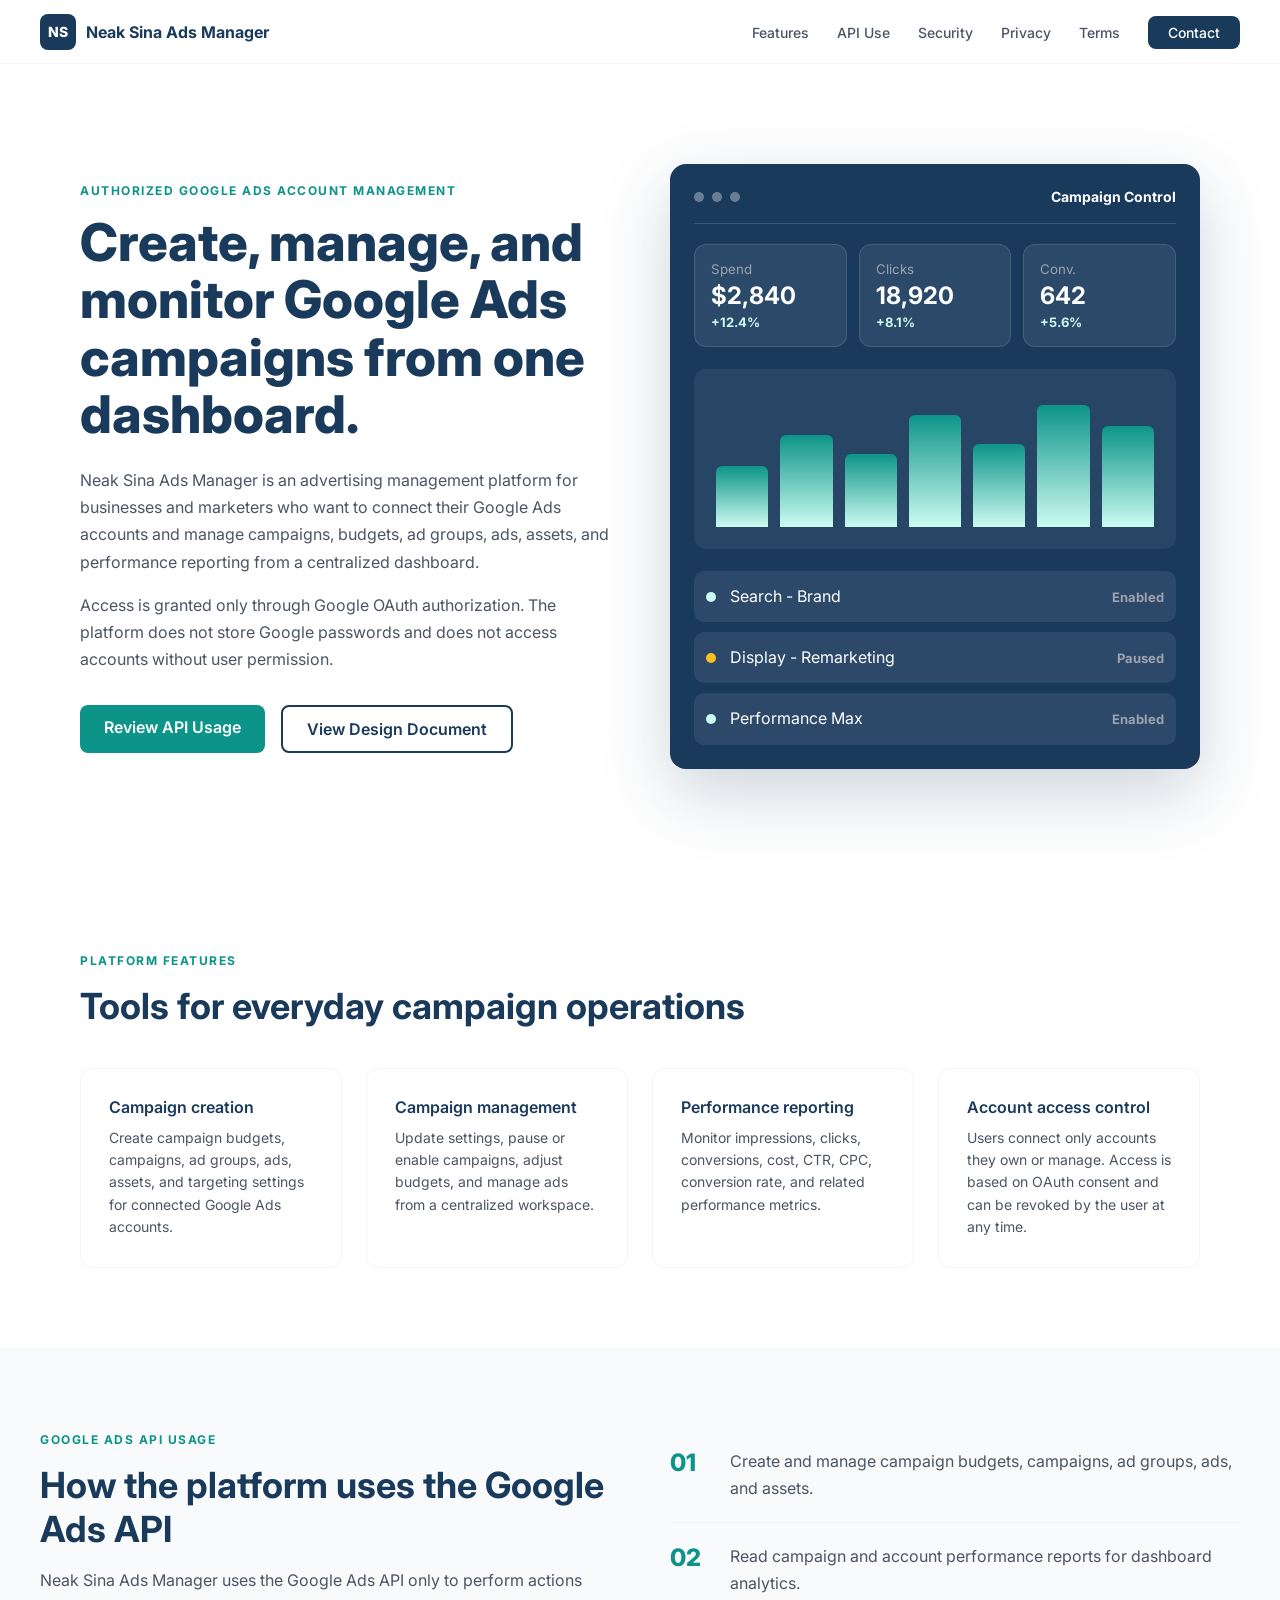
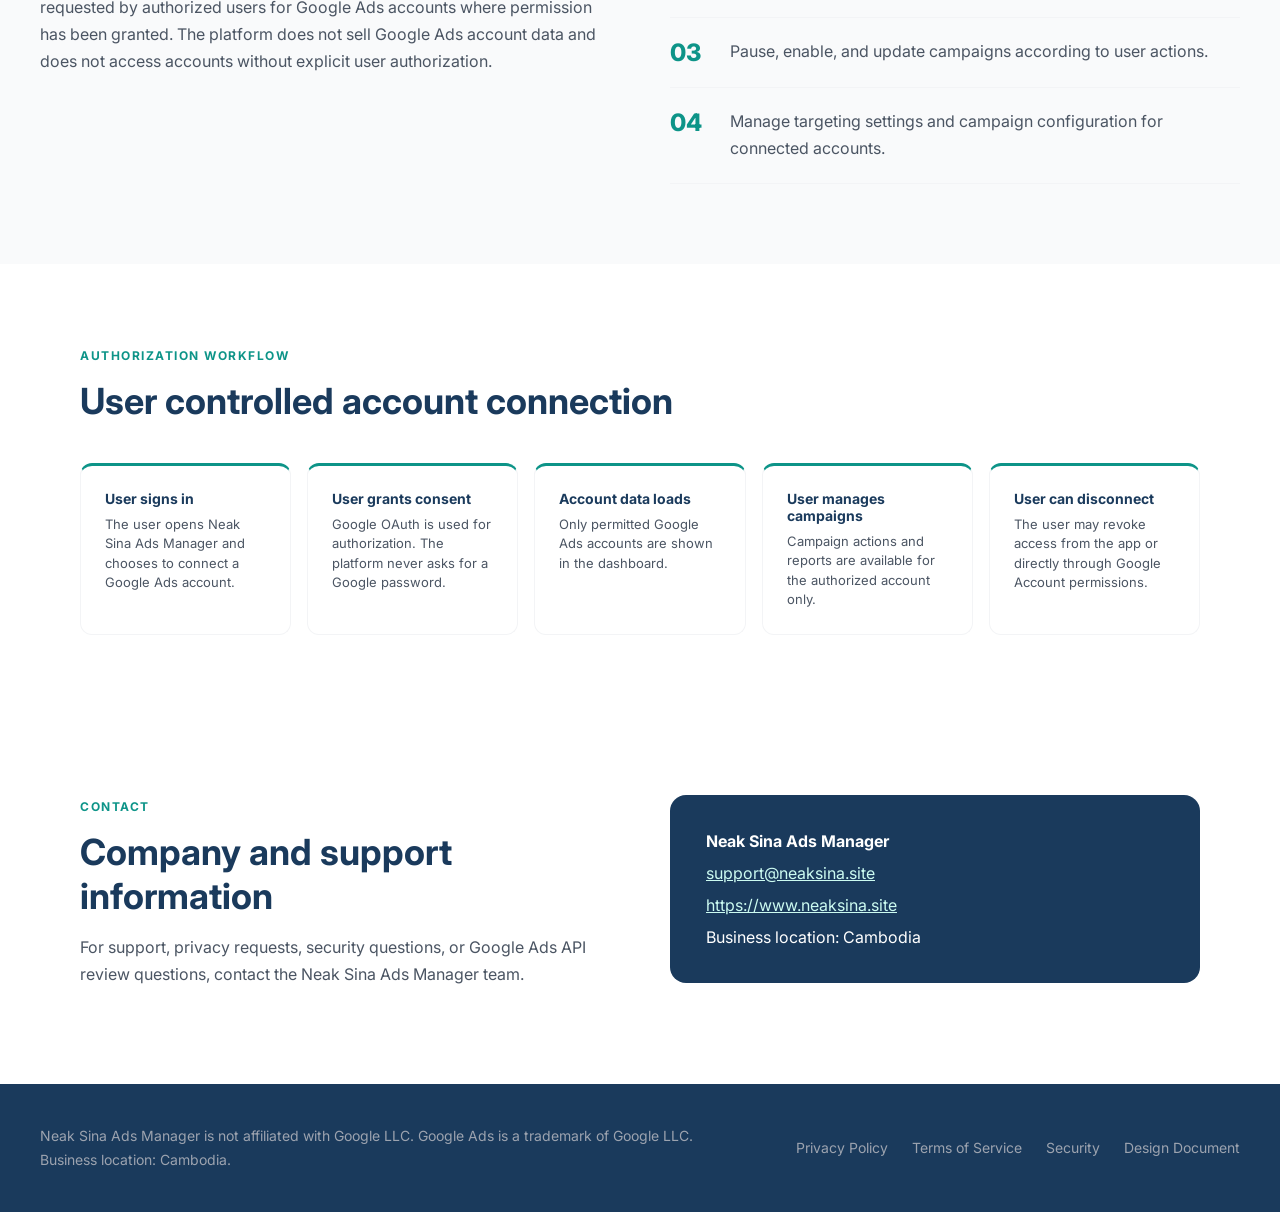
==== index.html @ b0fe6765 "Build Google Ads API compliance website" ====
<!doctype html>
<html lang="en">
<head>
  <meta charset="utf-8">
  <meta name="viewport" content="width=device-width, initial-scale=1">
  <title>Neak Sina Ads Manager — Google Ads Campaign Management</title>
  <meta name="description" content="Authorized Google Ads campaign management platform. Create, manage, and monitor campaigns for connected Google Ads accounts.">
  <meta property="og:title" content="Neak Sina Ads Manager">
  <meta property="og:description" content="Create, manage, and monitor Google Ads campaigns from one dashboard.">
  <meta property="og:url" content="https://www.neaksina.site">
  <meta property="og:type" content="website">
  <link rel="canonical" href="https://www.neaksina.site">
  <link rel="stylesheet" href="css/style.css">
</head>
<body>
  <nav>
    <a class="logo" href="index.html" aria-label="Neak Sina Ads Manager home"><span class="logo-badge">NS</span><span>Neak Sina Ads Manager</span></a>
    <button class="hamburger" id="hamburger" aria-label="Toggle navigation" aria-expanded="false"><span></span><span></span><span></span></button>
    <ul class="nav-links" id="nav-links">
      <li><a href="#features">Features</a></li>
      <li><a href="api-use.html">API Use</a></li>
      <li><a href="security.html">Security</a></li>
      <li><a href="privacy.html">Privacy</a></li>
      <li><a href="terms.html">Terms</a></li>
      <li><a class="btn-contact" href="#contact">Contact</a></li>
    </ul>
  </nav>

  <main>
    <section class="hero">
      <div>
        <span class="badge">Authorized Google Ads Account Management</span>
        <h1>Create, manage, and monitor Google Ads campaigns from one dashboard.</h1>
        <p>Neak Sina Ads Manager is an advertising management platform for businesses and marketers who want to connect their Google Ads accounts and manage campaigns, budgets, ad groups, ads, assets, and performance reporting from a centralized dashboard.</p>
        <p>Access is granted only through Google OAuth authorization. The platform does not store Google passwords and does not access accounts without user permission.</p>
        <div class="hero-buttons">
          <a class="btn-primary" href="api-use.html">Review API Usage</a>
          <a class="btn-secondary" href="/design-document.pdf" target="_blank" rel="noopener">View Design Document</a>
        </div>
      </div>
      <div class="hero-visual" aria-label="Campaign Control dashboard preview">
        <div class="dashboard-card">
          <div class="dashboard-header">
            <span></span><span></span><span></span>
            <strong>Campaign Control</strong>
          </div>
          <div class="metric-grid">
            <div><small>Spend</small><b>$2,840</b><em>+12.4%</em></div>
            <div><small>Clicks</small><b>18,920</b><em>+8.1%</em></div>
            <div><small>Conv.</small><b>642</b><em>+5.6%</em></div>
          </div>
          <div class="bar-chart"><i style="height:45%"></i><i style="height:68%"></i><i style="height:54%"></i><i style="height:82%"></i><i style="height:61%"></i><i style="height:90%"></i><i style="height:74%"></i></div>
          <div class="campaign-list">
            <div><span class="dot enabled"></span><p>Search - Brand</p><strong>Enabled</strong></div>
            <div><span class="dot paused"></span><p>Display - Remarketing</p><strong>Paused</strong></div>
            <div><span class="dot enabled"></span><p>Performance Max</p><strong>Enabled</strong></div>
          </div>
        </div>
      </div>
    </section>

    <section id="features">
      <span class="badge">Platform Features</span>
      <h2>Tools for everyday campaign operations</h2>
      <div class="cards-grid">
        <article class="card"><h3>Campaign creation</h3><p>Create campaign budgets, campaigns, ad groups, ads, assets, and targeting settings for connected Google Ads accounts.</p></article>
        <article class="card"><h3>Campaign management</h3><p>Update settings, pause or enable campaigns, adjust budgets, and manage ads from a centralized workspace.</p></article>
        <article class="card"><h3>Performance reporting</h3><p>Monitor impressions, clicks, conversions, cost, CTR, CPC, conversion rate, and related performance metrics.</p></article>
        <article class="card"><h3>Account access control</h3><p>Users connect only accounts they own or manage. Access is based on OAuth consent and can be revoked by the user at any time.</p></article>
      </div>
    </section>

    <section id="api-use" class="section-band">
      <div class="api-grid">
        <div>
          <span class="badge">Google Ads API Usage</span>
          <h2>How the platform uses the Google Ads API</h2>
          <p>Neak Sina Ads Manager uses the Google Ads API only to perform actions requested by authorized users for Google Ads accounts where permission has been granted. The platform does not sell Google Ads account data and does not access accounts without explicit user authorization.</p>
        </div>
        <div>
          <div class="numbered-item"><span class="num">01</span><p>Create and manage campaign budgets, campaigns, ad groups, ads, and assets.</p></div>
          <div class="numbered-item"><span class="num">02</span><p>Read campaign and account performance reports for dashboard analytics.</p></div>
          <div class="numbered-item"><span class="num">03</span><p>Pause, enable, and update campaigns according to user actions.</p></div>
          <div class="numbered-item"><span class="num">04</span><p>Manage targeting settings and campaign configuration for connected accounts.</p></div>
        </div>
      </div>
    </section>

    <section>
      <span class="badge">Authorization Workflow</span>
      <h2>User controlled account connection</h2>
      <div class="steps-row">
        <article class="step-card"><h4>User signs in</h4><p>The user opens Neak Sina Ads Manager and chooses to connect a Google Ads account.</p></article>
        <article class="step-card"><h4>User grants consent</h4><p>Google OAuth is used for authorization. The platform never asks for a Google password.</p></article>
        <article class="step-card"><h4>Account data loads</h4><p>Only permitted Google Ads accounts are shown in the dashboard.</p></article>
        <article class="step-card"><h4>User manages campaigns</h4><p>Campaign actions and reports are available for the authorized account only.</p></article>
        <article class="step-card"><h4>User can disconnect</h4><p>The user may revoke access from the app or directly through Google Account permissions.</p></article>
      </div>
    </section>

    <section id="contact">
      <div class="contact-grid">
        <div>
          <span class="badge">Contact</span>
          <h2>Company and support information</h2>
          <p>For support, privacy requests, security questions, or Google Ads API review questions, contact the Neak Sina Ads Manager team.</p>
        </div>
        <address class="contact-card">
          <strong>Neak Sina Ads Manager</strong>
          <a href="mailto:support@neaksina.site">support@neaksina.site</a>
          <a href="https://www.neaksina.site">https://www.neaksina.site</a>
          <span>Business location: Cambodia</span>
        </address>
      </div>
    </section>
  </main>

  <footer>
    <p>Neak Sina Ads Manager is not affiliated with Google LLC. Google Ads is a trademark of Google LLC. Business location: Cambodia.</p>
    <div class="footer-links">
      <a href="/privacy.html">Privacy Policy</a>
      <a href="/terms.html">Terms of Service</a>
      <a href="/security.html">Security</a>
      <a href="/design-document.pdf" target="_blank" rel="noopener">Design Document</a>
    </div>
  </footer>
  <script src="js/main.js"></script>
</body>
</html>
---- css/style.css ----
@import url('https://fonts.googleapis.com/css2?family=Inter:wght@400;500;600;700;800&display=swap');

:root {
  --navy: #1A3A5C;
  --teal: #0D9488;
  --teal-light: #CCFBF1;
  --white: #FFFFFF;
  --gray-50: #F9FAFB;
  --gray-100: #F3F4F6;
  --gray-400: #9CA3AF;
  --gray-600: #4B5563;
  --gray-900: #111827;
  --font: 'Inter', sans-serif;
}

* { box-sizing: border-box; margin: 0; padding: 0; }
html { scroll-behavior: smooth; }
body { font-family: var(--font); color: var(--gray-900); background: var(--white); }
a { color: inherit; }

nav {
  position: sticky; top: 0; z-index: 100;
  background: var(--white); border-bottom: 1px solid var(--gray-100);
  padding: 0 40px; min-height: 64px;
  display: flex; align-items: center; justify-content: space-between; gap: 24px;
}
.logo { display: flex; align-items: center; gap: 10px; font-weight: 700; color: var(--navy); text-decoration: none; }
.logo-badge { background: var(--navy); color: var(--white); width: 36px; height: 36px; border-radius: 8px; display: flex; align-items: center; justify-content: center; font-weight: 800; font-size: 14px; }
.nav-links { display: flex; align-items: center; gap: 28px; list-style: none; }
.nav-links a { color: var(--gray-600); text-decoration: none; font-size: 14px; font-weight: 500; }
.nav-links a:hover { color: var(--navy); }
.btn-contact { background: var(--navy); color: var(--white) !important; padding: 8px 20px; border-radius: 8px; font-size: 14px; font-weight: 600; text-decoration: none; }
.btn-contact:hover { background: var(--teal); }
.hamburger { display: none; width: 42px; height: 42px; border: 1px solid var(--gray-100); border-radius: 8px; background: var(--white); align-items: center; justify-content: center; flex-direction: column; gap: 5px; cursor: pointer; }
.hamburger span { width: 20px; height: 2px; background: var(--navy); display: block; }

section { padding: 80px 40px; max-width: 1200px; margin: 0 auto; }
.section-band { max-width: none; background: var(--gray-50); }
.section-band > .api-grid { max-width: 1200px; margin: 0 auto; }
.badge { display: inline-block; color: var(--teal); font-size: 12px; font-weight: 700; letter-spacing: 1.5px; text-transform: uppercase; margin-bottom: 16px; }
h1 { font-size: 52px; font-weight: 800; color: var(--navy); line-height: 1.1; margin-bottom: 24px; letter-spacing: 0; }
h2 { font-size: 36px; font-weight: 700; color: var(--navy); margin-bottom: 16px; letter-spacing: 0; }
h3 { font-size: 22px; font-weight: 600; color: var(--navy); margin-bottom: 12px; letter-spacing: 0; }
p { font-size: 16px; line-height: 1.7; color: var(--gray-600); margin-bottom: 16px; }

.hero { display: grid; grid-template-columns: 1fr 1fr; gap: 60px; align-items: center; padding: 100px 40px; max-width: 1200px; margin: 0 auto; }
.hero-buttons { display: flex; gap: 16px; margin-top: 32px; flex-wrap: wrap; }
.btn-primary { background: var(--teal); color: var(--white); padding: 12px 24px; border-radius: 8px; font-weight: 600; text-decoration: none; }
.btn-secondary { background: transparent; color: var(--navy); padding: 12px 24px; border-radius: 8px; font-weight: 600; text-decoration: none; border: 2px solid var(--navy); }

.dashboard-card { background: var(--navy); color: var(--white); border-radius: 16px; padding: 24px; box-shadow: 0 24px 70px rgba(26, 58, 92, .22); }
.dashboard-header { display: flex; align-items: center; gap: 8px; padding-bottom: 18px; border-bottom: 1px solid rgba(255,255,255,.16); }
.dashboard-header span { width: 10px; height: 10px; border-radius: 50%; background: rgba(255,255,255,.35); }
.dashboard-header strong { margin-left: auto; font-size: 14px; }
.metric-grid { display: grid; grid-template-columns: repeat(3, 1fr); gap: 12px; margin-top: 20px; }
.metric-grid div { background: rgba(255,255,255,.08); border: 1px solid rgba(255,255,255,.12); border-radius: 12px; padding: 16px; }
.metric-grid small, .metric-grid b, .metric-grid em { display: block; }
.metric-grid small { color: var(--gray-400); }
.metric-grid b { font-size: 24px; margin: 4px 0; }
.metric-grid em { color: var(--teal-light); font-style: normal; font-size: 13px; font-weight: 700; }
.bar-chart { height: 180px; margin: 22px 0; padding: 22px; border-radius: 12px; background: rgba(255,255,255,.06); display: flex; gap: 12px; align-items: end; }
.bar-chart i { flex: 1; min-width: 16px; border-radius: 6px 6px 0 0; background: linear-gradient(180deg, var(--teal), var(--teal-light)); }
.campaign-list { display: grid; gap: 10px; }
.campaign-list div { display: grid; grid-template-columns: 14px 1fr auto; align-items: center; gap: 10px; padding: 12px; border-radius: 10px; background: rgba(255,255,255,.08); }
.campaign-list p { color: var(--white); margin: 0; }
.campaign-list strong { color: var(--gray-400); font-size: 13px; }
.dot { width: 10px; height: 10px; border-radius: 50%; }
.dot.enabled { background: var(--teal-light); }
.dot.paused { background: #FBBF24; }

.cards-grid { display: grid; grid-template-columns: repeat(4, 1fr); gap: 24px; margin-top: 40px; }
.card { background: var(--white); border: 1px solid var(--gray-100); border-radius: 12px; padding: 28px; }
.card h3 { font-size: 16px; font-weight: 600; margin-bottom: 10px; }
.card p { font-size: 14px; color: var(--gray-600); line-height: 1.6; margin: 0; }

.api-grid { display: grid; grid-template-columns: 1fr 1fr; gap: 60px; }
.numbered-item { display: flex; gap: 20px; padding: 20px 0; border-bottom: 1px solid var(--gray-100); }
.numbered-item p { margin: 0; }
.num { font-size: 24px; font-weight: 800; color: var(--teal); min-width: 40px; }

.steps-row { display: grid; grid-template-columns: repeat(5, 1fr); gap: 16px; margin-top: 40px; }
.step-card { background: var(--white); border: 1px solid var(--gray-100); border-radius: 12px; padding: 24px; border-top: 3px solid var(--teal); }
.step-card h4 { font-size: 14px; font-weight: 700; color: var(--navy); margin-bottom: 8px; }
.step-card p { font-size: 13px; color: var(--gray-600); line-height: 1.5; margin: 0; }

.contact-grid { display: grid; grid-template-columns: 1fr 1fr; gap: 60px; align-items: start; }
.contact-card { background: var(--navy); color: var(--white); border-radius: 16px; padding: 36px; display: grid; gap: 12px; font-style: normal; }
.contact-card a { color: var(--teal-light); }
.contact-card span, .contact-card strong { color: var(--white); }

footer { background: var(--navy); color: var(--gray-400); padding: 40px; display: flex; justify-content: space-between; align-items: center; flex-wrap: wrap; gap: 20px; }
footer p { color: var(--gray-400); margin: 0; max-width: 680px; font-size: 14px; }
.footer-links { display: flex; gap: 24px; flex-wrap: wrap; }
.footer-links a { color: var(--gray-400); text-decoration: none; font-size: 14px; }
.footer-links a:hover { color: var(--white); }

.page-content { max-width: 800px; margin: 0 auto; padding: 60px 40px; }
.page-content h1 { font-size: 40px; margin-bottom: 8px; }
.page-content .date { color: var(--gray-400); font-size: 14px; margin-bottom: 48px; font-weight: 600; }
.page-content h2 { font-size: 22px; color: var(--navy); margin: 40px 0 12px; padding-bottom: 8px; border-bottom: 1px solid var(--gray-100); }
.page-content p { margin-bottom: 16px; }
.page-content ul { margin: 12px 0 16px 24px; }
.page-content li { font-size: 15px; color: var(--gray-600); line-height: 1.7; margin-bottom: 6px; }
.page-content a { color: var(--teal); font-weight: 600; }

@media (max-width: 900px) {
  .hero { grid-template-columns: 1fr; }
  .hero-visual { display: none; }
  .cards-grid { grid-template-columns: 1fr 1fr; }
  .api-grid { grid-template-columns: 1fr; }
  .steps-row { grid-template-columns: repeat(5, minmax(210px, 1fr)); overflow-x: auto; padding-bottom: 8px; }
  .contact-grid { grid-template-columns: 1fr; }
}

@media (max-width: 768px) {
  nav { padding: 0 20px; }
  .hamburger { display: flex; }
  .nav-links { display: none; }
  .nav-links.open { display: flex; flex-direction: column; align-items: flex-start; position: absolute; top: 64px; left: 0; right: 0; background: var(--white); padding: 20px; border-bottom: 1px solid var(--gray-100); box-shadow: 0 18px 40px rgba(17,24,39,.08); }
  h1 { font-size: 36px; }
  h2 { font-size: 28px; }
  section { padding: 60px 20px; }
  .hero { padding: 70px 20px; }
  .cards-grid { grid-template-columns: 1fr; }
  footer { flex-direction: column; text-align: center; }
  .footer-links { justify-content: center; }
  .logo span:last-child { max-width: 190px; }
}
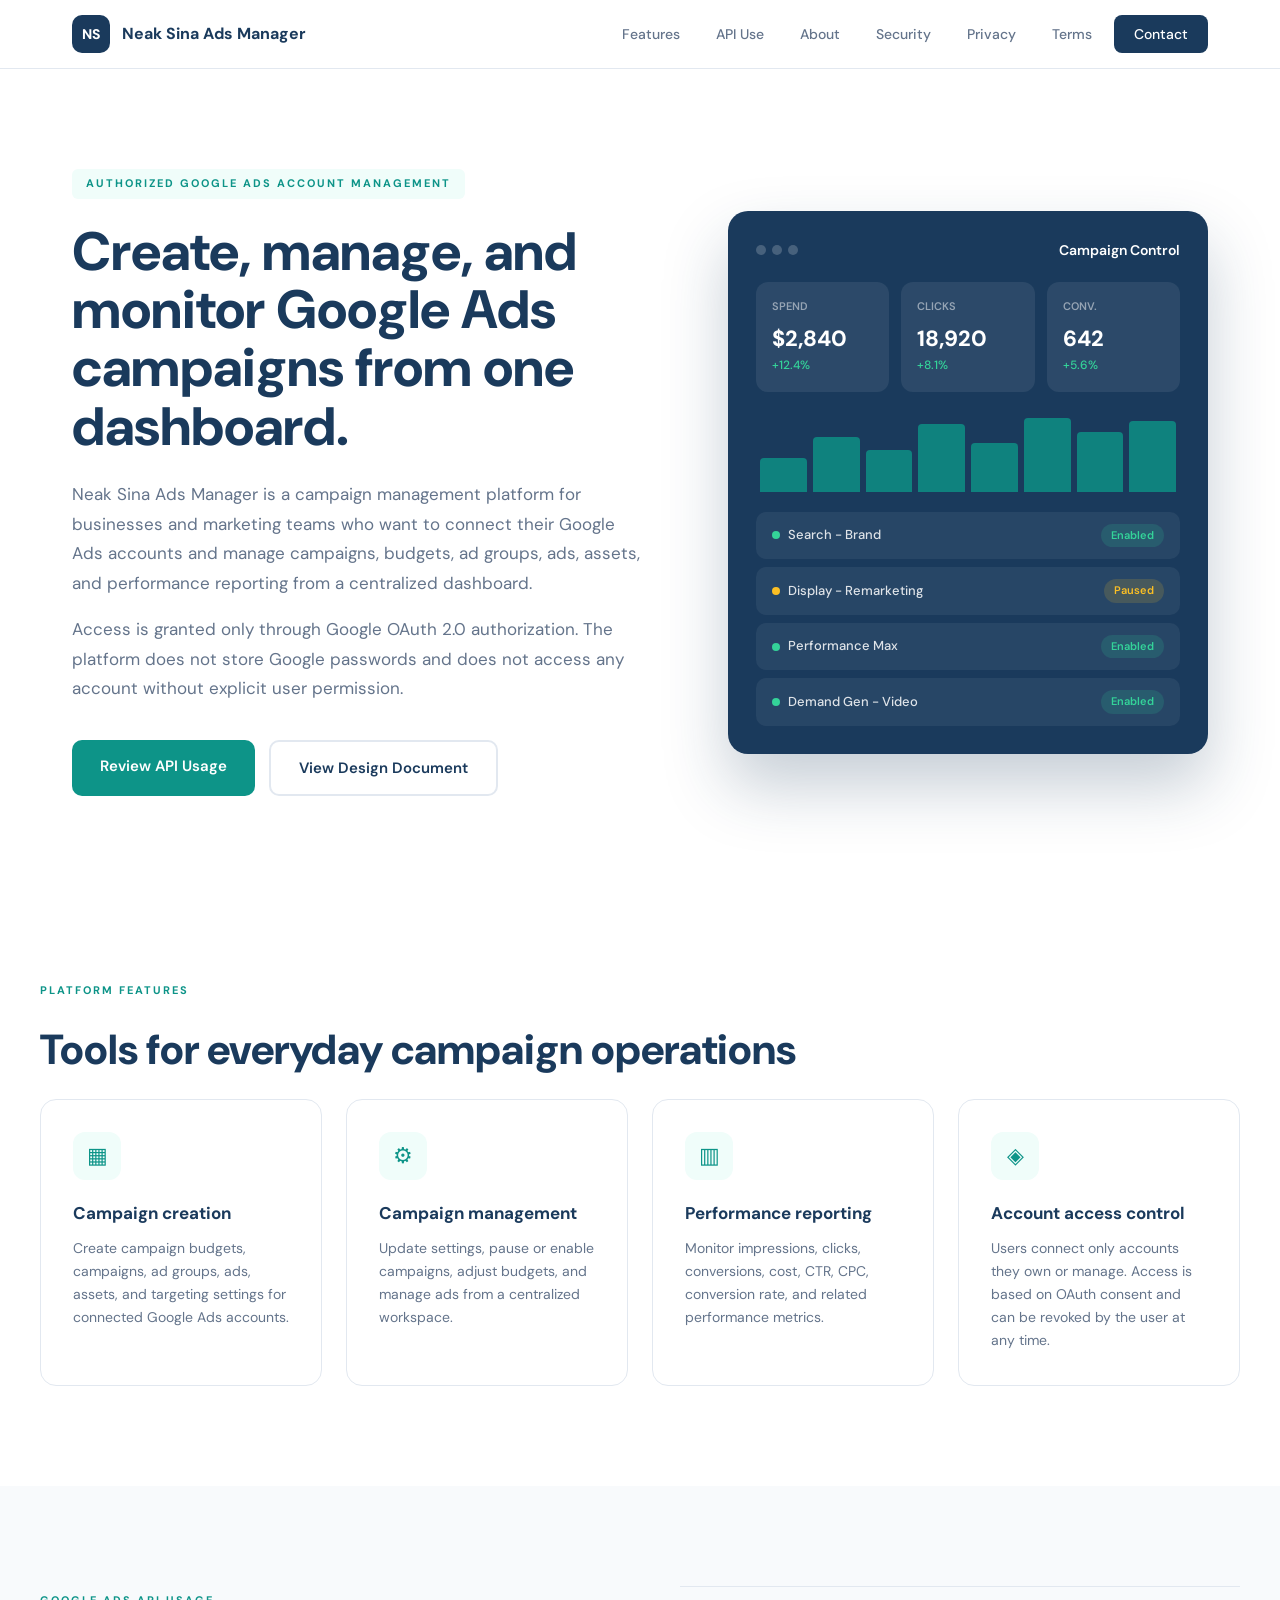
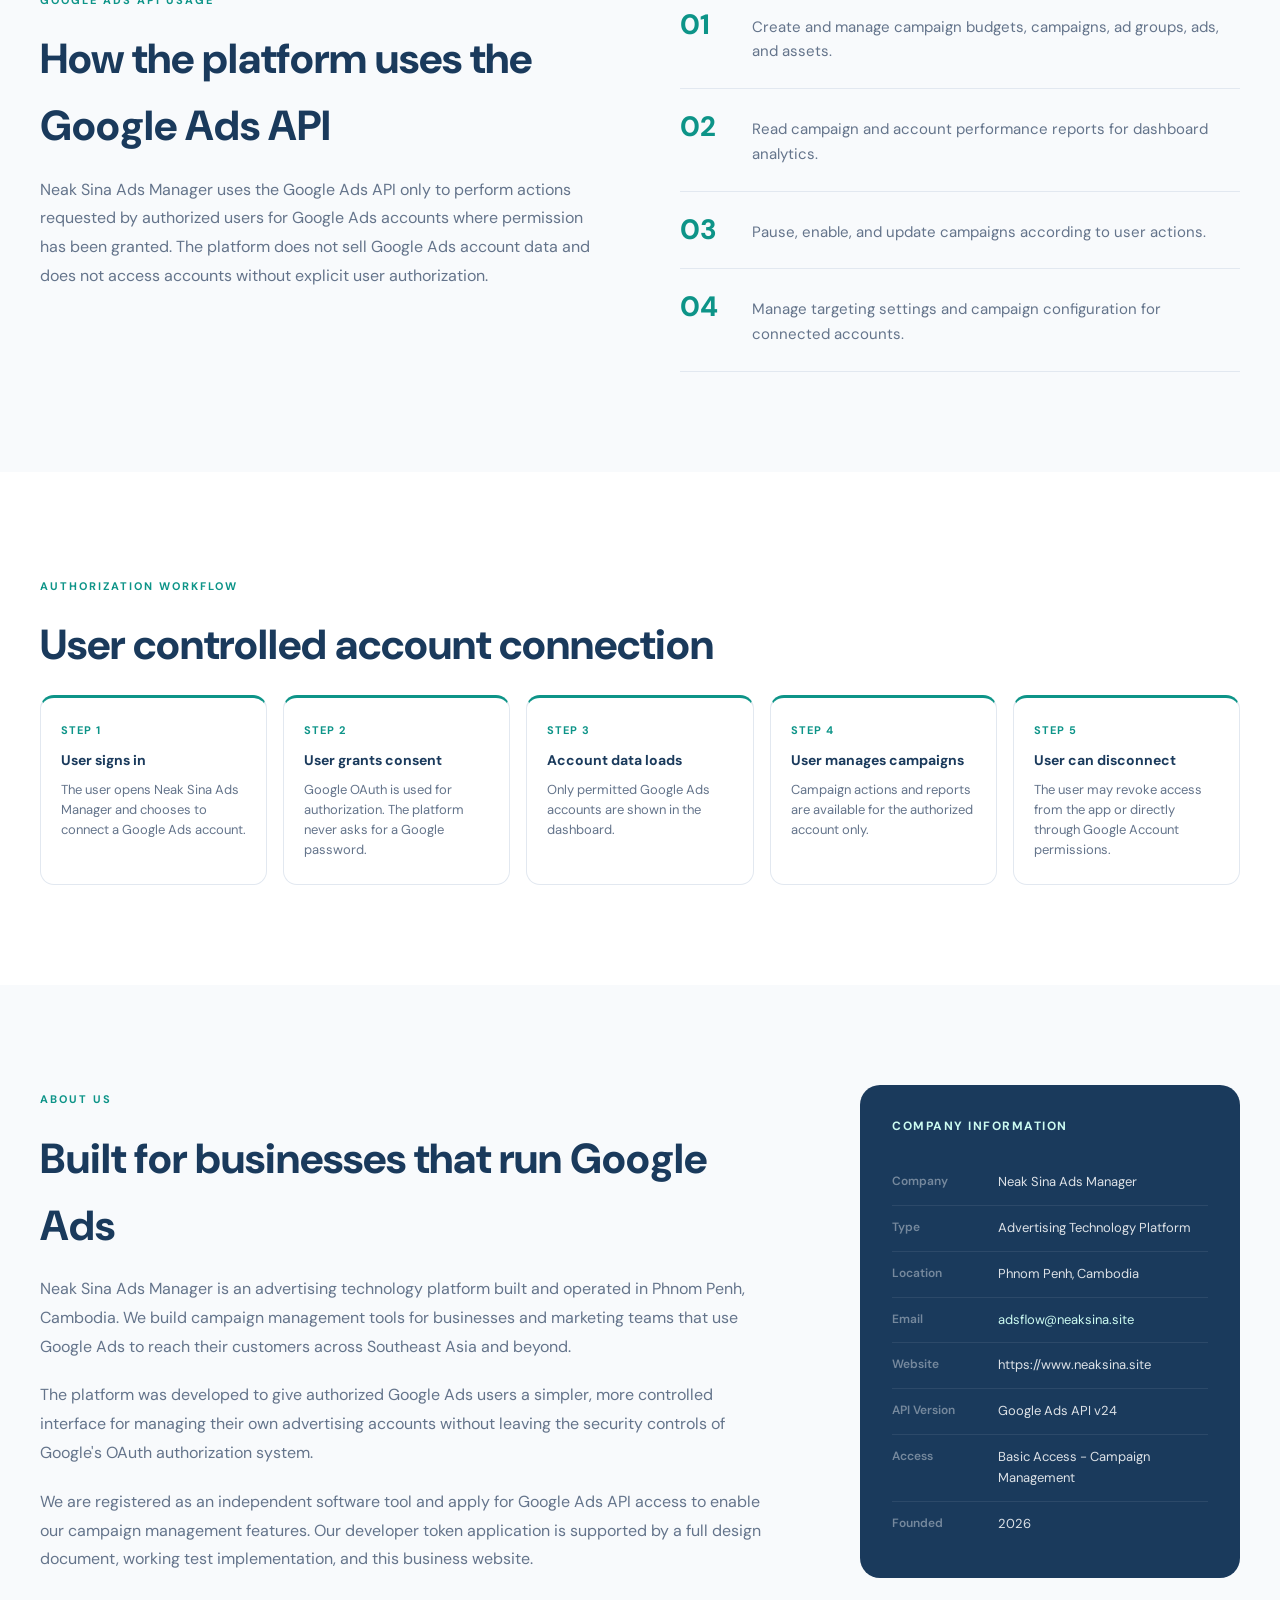
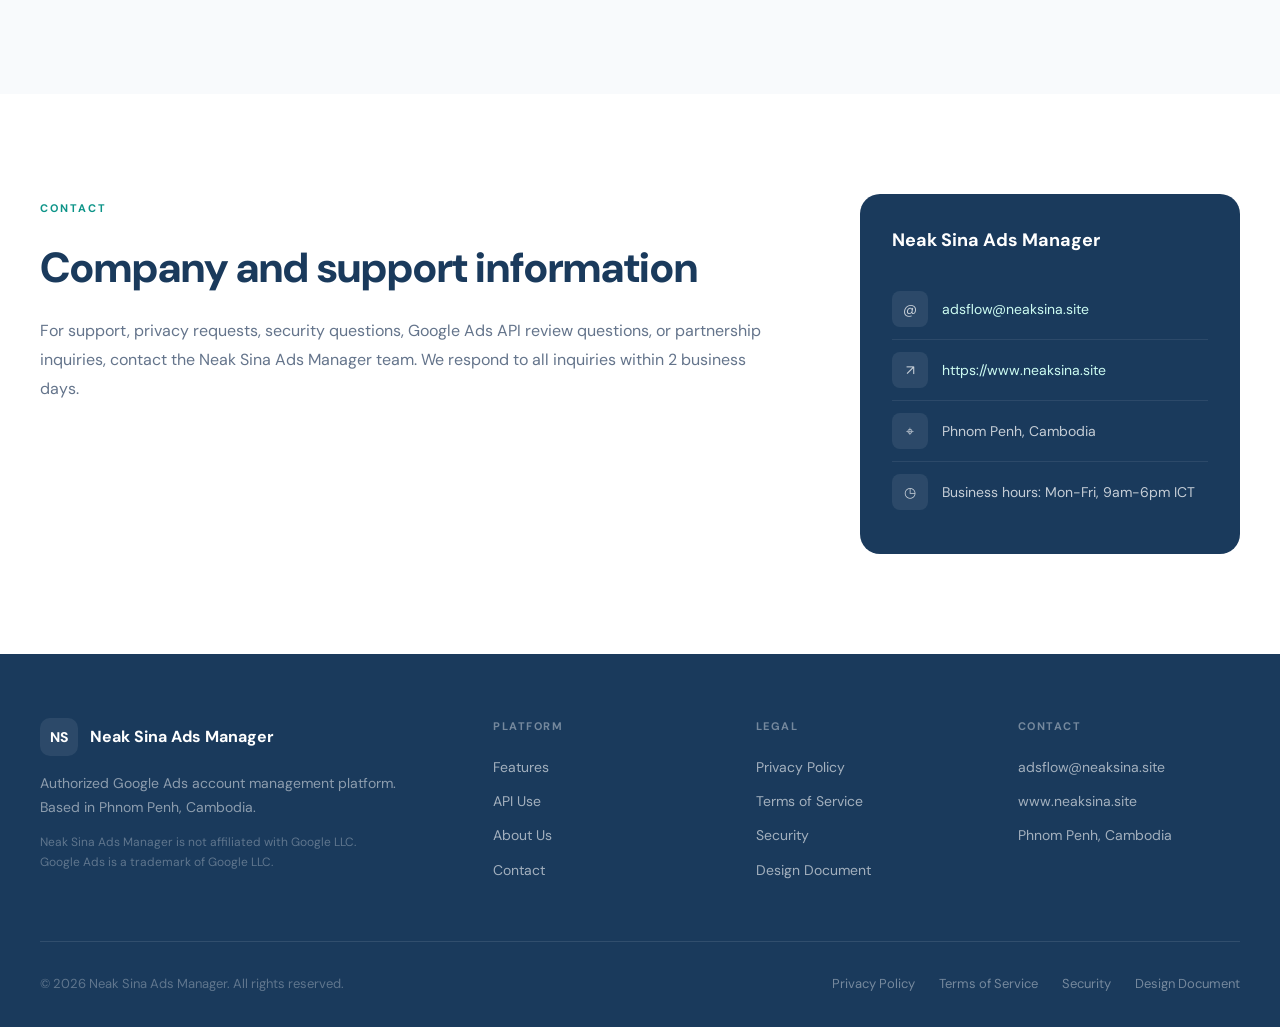
==== commit 94ac7f12: "Apply v3 Google Ads review fixes" ====
--- a/index.html
+++ b/index.html
@@ -3,127 +3,172 @@
 <head>
   <meta charset="utf-8">
   <meta name="viewport" content="width=device-width, initial-scale=1">
-  <title>Neak Sina Ads Manager — Google Ads Campaign Management</title>
-  <meta name="description" content="Authorized Google Ads campaign management platform. Create, manage, and monitor campaigns for connected Google Ads accounts.">
+  <title>Neak Sina Ads Manager - Google Ads Campaign Management Platform</title>
+  <meta name="description" content="Authorized Google Ads campaign management platform for businesses in Southeast Asia. Create, manage, and monitor campaigns from one dashboard. Based in Phnom Penh, Cambodia.">
   <meta property="og:title" content="Neak Sina Ads Manager">
-  <meta property="og:description" content="Create, manage, and monitor Google Ads campaigns from one dashboard.">
+  <meta property="og:description" content="Authorized Google Ads account management. Create, manage, and monitor campaigns from one dashboard.">
   <meta property="og:url" content="https://www.neaksina.site">
   <meta property="og:type" content="website">
   <link rel="canonical" href="https://www.neaksina.site">
-  <link rel="stylesheet" href="css/style.css">
+  <link rel="stylesheet" href="/css/style.css">
 </head>
 <body>
   <nav>
-    <a class="logo" href="index.html" aria-label="Neak Sina Ads Manager home"><span class="logo-badge">NS</span><span>Neak Sina Ads Manager</span></a>
-    <button class="hamburger" id="hamburger" aria-label="Toggle navigation" aria-expanded="false"><span></span><span></span><span></span></button>
-    <ul class="nav-links" id="nav-links">
-      <li><a href="#features">Features</a></li>
-      <li><a href="api-use.html">API Use</a></li>
-      <li><a href="security.html">Security</a></li>
-      <li><a href="privacy.html">Privacy</a></li>
-      <li><a href="terms.html">Terms</a></li>
-      <li><a class="btn-contact" href="#contact">Contact</a></li>
-    </ul>
+    <div class="nav-inner">
+      <a href="/index.html" class="logo">
+        <div class="logo-badge">NS</div>
+        <span>Neak Sina Ads Manager</span>
+      </a>
+      <button class="hamburger" id="hamburger" aria-label="Menu">&#9776;</button>
+      <ul class="nav-links" id="nav-links">
+        <li><a href="/index.html#features">Features</a></li>
+        <li><a href="/api-use.html">API Use</a></li>
+        <li><a href="/index.html#about">About</a></li>
+        <li><a href="/security.html">Security</a></li>
+        <li><a href="/privacy.html">Privacy</a></li>
+        <li><a href="/terms.html">Terms</a></li>
+        <li><a href="/index.html#contact" class="btn-nav">Contact</a></li>
+      </ul>
+    </div>
   </nav>
 
   <main>
     <section class="hero">
       <div>
-        <span class="badge">Authorized Google Ads Account Management</span>
+        <span class="hero-badge">Authorized Google Ads Account Management</span>
         <h1>Create, manage, and monitor Google Ads campaigns from one dashboard.</h1>
-        <p>Neak Sina Ads Manager is an advertising management platform for businesses and marketers who want to connect their Google Ads accounts and manage campaigns, budgets, ad groups, ads, assets, and performance reporting from a centralized dashboard.</p>
-        <p>Access is granted only through Google OAuth authorization. The platform does not store Google passwords and does not access accounts without user permission.</p>
+        <p>Neak Sina Ads Manager is a campaign management platform for businesses and marketing teams who want to connect their Google Ads accounts and manage campaigns, budgets, ad groups, ads, assets, and performance reporting from a centralized dashboard.</p>
+        <p>Access is granted only through Google OAuth 2.0 authorization. The platform does not store Google passwords and does not access any account without explicit user permission.</p>
         <div class="hero-buttons">
-          <a class="btn-primary" href="api-use.html">Review API Usage</a>
-          <a class="btn-secondary" href="/design-document.pdf" target="_blank" rel="noopener">View Design Document</a>
+          <a class="btn-primary" href="/api-use.html">Review API Usage</a>
+          <a class="btn-outline" href="/design-document.pdf" target="_blank" rel="noopener">View Design Document</a>
         </div>
       </div>
-      <div class="hero-visual" aria-label="Campaign Control dashboard preview">
-        <div class="dashboard-card">
-          <div class="dashboard-header">
-            <span></span><span></span><span></span>
-            <strong>Campaign Control</strong>
-          </div>
-          <div class="metric-grid">
-            <div><small>Spend</small><b>$2,840</b><em>+12.4%</em></div>
-            <div><small>Clicks</small><b>18,920</b><em>+8.1%</em></div>
-            <div><small>Conv.</small><b>642</b><em>+5.6%</em></div>
-          </div>
-          <div class="bar-chart"><i style="height:45%"></i><i style="height:68%"></i><i style="height:54%"></i><i style="height:82%"></i><i style="height:61%"></i><i style="height:90%"></i><i style="height:74%"></i></div>
-          <div class="campaign-list">
-            <div><span class="dot enabled"></span><p>Search - Brand</p><strong>Enabled</strong></div>
-            <div><span class="dot paused"></span><p>Display - Remarketing</p><strong>Paused</strong></div>
-            <div><span class="dot enabled"></span><p>Performance Max</p><strong>Enabled</strong></div>
-          </div>
+      <div class="dashboard-card" aria-label="Campaign Control dashboard preview">
+        <div class="dash-header">
+          <div class="dash-dots"><span></span><span></span><span></span></div>
+          <div class="dash-title">Campaign Control</div>
+        </div>
+        <div class="metrics-row">
+          <div class="metric"><div class="metric-label">Spend</div><div class="metric-value">$2,840</div><div class="metric-delta">+12.4%</div></div>
+          <div class="metric"><div class="metric-label">Clicks</div><div class="metric-value">18,920</div><div class="metric-delta">+8.1%</div></div>
+          <div class="metric"><div class="metric-label">Conv.</div><div class="metric-value">642</div><div class="metric-delta">+5.6%</div></div>
+        </div>
+        <div class="chart">
+          <div class="bar" style="height:42%"></div><div class="bar" style="height:68%"></div><div class="bar" style="height:52%"></div><div class="bar" style="height:84%"></div>
+          <div class="bar" style="height:61%"></div><div class="bar" style="height:92%"></div><div class="bar" style="height:74%"></div><div class="bar" style="height:88%"></div>
+        </div>
+        <div class="campaign-list">
+          <div class="campaign-row"><span class="campaign-name"><span class="dot green"></span>Search - Brand</span><span class="status-tag enabled">Enabled</span></div>
+          <div class="campaign-row"><span class="campaign-name"><span class="dot amber"></span>Display - Remarketing</span><span class="status-tag paused">Paused</span></div>
+          <div class="campaign-row"><span class="campaign-name"><span class="dot green"></span>Performance Max</span><span class="status-tag enabled">Enabled</span></div>
+          <div class="campaign-row"><span class="campaign-name"><span class="dot green"></span>Demand Gen - Video</span><span class="status-tag enabled">Enabled</span></div>
         </div>
       </div>
     </section>
 
-    <section id="features">
-      <span class="badge">Platform Features</span>
-      <h2>Tools for everyday campaign operations</h2>
-      <div class="cards-grid">
-        <article class="card"><h3>Campaign creation</h3><p>Create campaign budgets, campaigns, ad groups, ads, assets, and targeting settings for connected Google Ads accounts.</p></article>
-        <article class="card"><h3>Campaign management</h3><p>Update settings, pause or enable campaigns, adjust budgets, and manage ads from a centralized workspace.</p></article>
-        <article class="card"><h3>Performance reporting</h3><p>Monitor impressions, clicks, conversions, cost, CTR, CPC, conversion rate, and related performance metrics.</p></article>
-        <article class="card"><h3>Account access control</h3><p>Users connect only accounts they own or manage. Access is based on OAuth consent and can be revoked by the user at any time.</p></article>
-      </div>
-    </section>
-
-    <section id="api-use" class="section-band">
-      <div class="api-grid">
-        <div>
-          <span class="badge">Google Ads API Usage</span>
-          <h2>How the platform uses the Google Ads API</h2>
-          <p>Neak Sina Ads Manager uses the Google Ads API only to perform actions requested by authorized users for Google Ads accounts where permission has been granted. The platform does not sell Google Ads account data and does not access accounts without explicit user authorization.</p>
-        </div>
-        <div>
-          <div class="numbered-item"><span class="num">01</span><p>Create and manage campaign budgets, campaigns, ad groups, ads, and assets.</p></div>
-          <div class="numbered-item"><span class="num">02</span><p>Read campaign and account performance reports for dashboard analytics.</p></div>
-          <div class="numbered-item"><span class="num">03</span><p>Pause, enable, and update campaigns according to user actions.</p></div>
-          <div class="numbered-item"><span class="num">04</span><p>Manage targeting settings and campaign configuration for connected accounts.</p></div>
+    <section class="section" id="features">
+      <div class="section-inner">
+        <span class="section-badge">Platform Features</span>
+        <h2>Tools for everyday campaign operations</h2>
+        <div class="cards-grid">
+          <article class="feat-card"><div class="feat-icon">▦</div><h3>Campaign creation</h3><p>Create campaign budgets, campaigns, ad groups, ads, assets, and targeting settings for connected Google Ads accounts.</p></article>
+          <article class="feat-card"><div class="feat-icon">⚙</div><h3>Campaign management</h3><p>Update settings, pause or enable campaigns, adjust budgets, and manage ads from a centralized workspace.</p></article>
+          <article class="feat-card"><div class="feat-icon">▥</div><h3>Performance reporting</h3><p>Monitor impressions, clicks, conversions, cost, CTR, CPC, conversion rate, and related performance metrics.</p></article>
+          <article class="feat-card"><div class="feat-icon">◈</div><h3>Account access control</h3><p>Users connect only accounts they own or manage. Access is based on OAuth consent and can be revoked by the user at any time.</p></article>
         </div>
       </div>
     </section>
 
-    <section>
-      <span class="badge">Authorization Workflow</span>
-      <h2>User controlled account connection</h2>
-      <div class="steps-row">
-        <article class="step-card"><h4>User signs in</h4><p>The user opens Neak Sina Ads Manager and chooses to connect a Google Ads account.</p></article>
-        <article class="step-card"><h4>User grants consent</h4><p>Google OAuth is used for authorization. The platform never asks for a Google password.</p></article>
-        <article class="step-card"><h4>Account data loads</h4><p>Only permitted Google Ads accounts are shown in the dashboard.</p></article>
-        <article class="step-card"><h4>User manages campaigns</h4><p>Campaign actions and reports are available for the authorized account only.</p></article>
-        <article class="step-card"><h4>User can disconnect</h4><p>The user may revoke access from the app or directly through Google Account permissions.</p></article>
+    <section class="section section-alt" id="api-use">
+      <div class="section-inner api-grid">
+        <div class="api-text">
+          <span class="section-badge">Google Ads API Usage</span>
+          <h2>How the platform uses the Google Ads API</h2>
+          <p>Neak Sina Ads Manager uses the Google Ads API only to perform actions requested by authorized users for Google Ads accounts where permission has been granted. The platform does not sell Google Ads account data and does not access accounts without explicit user authorization.</p>
+        </div>
+        <div class="numbered-list">
+          <div class="num-item"><span class="num-label">01</span><p>Create and manage campaign budgets, campaigns, ad groups, ads, and assets.</p></div>
+          <div class="num-item"><span class="num-label">02</span><p>Read campaign and account performance reports for dashboard analytics.</p></div>
+          <div class="num-item"><span class="num-label">03</span><p>Pause, enable, and update campaigns according to user actions.</p></div>
+          <div class="num-item"><span class="num-label">04</span><p>Manage targeting settings and campaign configuration for connected accounts.</p></div>
+        </div>
       </div>
     </section>
 
-    <section id="contact">
-      <div class="contact-grid">
-        <div>
-          <span class="badge">Contact</span>
+    <section class="section">
+      <div class="section-inner">
+        <span class="section-badge">Authorization Workflow</span>
+        <h2>User controlled account connection</h2>
+        <div class="steps-grid">
+          <article class="step-card"><div class="step-num">Step 1</div><h4>User signs in</h4><p>The user opens Neak Sina Ads Manager and chooses to connect a Google Ads account.</p></article>
+          <article class="step-card"><div class="step-num">Step 2</div><h4>User grants consent</h4><p>Google OAuth is used for authorization. The platform never asks for a Google password.</p></article>
+          <article class="step-card"><div class="step-num">Step 3</div><h4>Account data loads</h4><p>Only permitted Google Ads accounts are shown in the dashboard.</p></article>
+          <article class="step-card"><div class="step-num">Step 4</div><h4>User manages campaigns</h4><p>Campaign actions and reports are available for the authorized account only.</p></article>
+          <article class="step-card"><div class="step-num">Step 5</div><h4>User can disconnect</h4><p>The user may revoke access from the app or directly through Google Account permissions.</p></article>
+        </div>
+      </div>
+    </section>
+
+    <section class="section section-alt" id="about">
+      <div class="section-inner about-grid">
+        <div class="about-text">
+          <span class="section-badge">About Us</span>
+          <h2>Built for businesses that run Google Ads</h2>
+          <p>Neak Sina Ads Manager is an advertising technology platform built and operated in Phnom Penh, Cambodia. We build campaign management tools for businesses and marketing teams that use Google Ads to reach their customers across Southeast Asia and beyond.</p>
+          <p>The platform was developed to give authorized Google Ads users a simpler, more controlled interface for managing their own advertising accounts without leaving the security controls of Google's OAuth authorization system.</p>
+          <p>We are registered as an independent software tool and apply for Google Ads API access to enable our campaign management features. Our developer token application is supported by a full design document, working test implementation, and this business website.</p>
+        </div>
+        <div class="about-card">
+          <h4>Company Information</h4>
+          <div class="info-row"><span class="info-label">Company</span><span class="info-value">Neak Sina Ads Manager</span></div>
+          <div class="info-row"><span class="info-label">Type</span><span class="info-value">Advertising Technology Platform</span></div>
+          <div class="info-row"><span class="info-label">Location</span><span class="info-value">Phnom Penh, Cambodia</span></div>
+          <div class="info-row"><span class="info-label">Email</span><span class="info-value"><a href="mailto:adsflow@neaksina.site">adsflow@neaksina.site</a></span></div>
+          <div class="info-row"><span class="info-label">Website</span><span class="info-value">https://www.neaksina.site</span></div>
+          <div class="info-row"><span class="info-label">API Version</span><span class="info-value">Google Ads API v24</span></div>
+          <div class="info-row"><span class="info-label">Access</span><span class="info-value">Basic Access - Campaign Management</span></div>
+          <div class="info-row"><span class="info-label">Founded</span><span class="info-value">2026</span></div>
+        </div>
+      </div>
+    </section>
+
+    <section class="section" id="contact">
+      <div class="section-inner contact-grid">
+        <div class="contact-text">
+          <span class="section-badge">Contact</span>
           <h2>Company and support information</h2>
-          <p>For support, privacy requests, security questions, or Google Ads API review questions, contact the Neak Sina Ads Manager team.</p>
+          <p>For support, privacy requests, security questions, Google Ads API review questions, or partnership inquiries, contact the Neak Sina Ads Manager team. We respond to all inquiries within 2 business days.</p>
         </div>
-        <address class="contact-card">
-          <strong>Neak Sina Ads Manager</strong>
-          <a href="mailto:support@neaksina.site">support@neaksina.site</a>
-          <a href="https://www.neaksina.site">https://www.neaksina.site</a>
-          <span>Business location: Cambodia</span>
-        </address>
+        <div class="contact-card">
+          <h3>Neak Sina Ads Manager</h3>
+          <div class="contact-item"><span class="contact-icon">@</span><a href="mailto:adsflow@neaksina.site">adsflow@neaksina.site</a></div>
+          <div class="contact-item"><span class="contact-icon">↗</span><a href="https://www.neaksina.site">https://www.neaksina.site</a></div>
+          <div class="contact-item"><span class="contact-icon">⌖</span><span>Phnom Penh, Cambodia</span></div>
+          <div class="contact-item"><span class="contact-icon">◷</span><span>Business hours: Mon-Fri, 9am-6pm ICT</span></div>
+        </div>
       </div>
     </section>
   </main>
 
   <footer>
-    <p>Neak Sina Ads Manager is not affiliated with Google LLC. Google Ads is a trademark of Google LLC. Business location: Cambodia.</p>
-    <div class="footer-links">
-      <a href="/privacy.html">Privacy Policy</a>
-      <a href="/terms.html">Terms of Service</a>
-      <a href="/security.html">Security</a>
-      <a href="/design-document.pdf" target="_blank" rel="noopener">Design Document</a>
+    <div class="footer-inner">
+      <div class="footer-left">
+        <div class="logo"><div class="logo-badge">NS</div><span>Neak Sina Ads Manager</span></div>
+        <p>Authorized Google Ads account management platform.<br>Based in Phnom Penh, Cambodia.</p>
+        <p class="disclaimer">Neak Sina Ads Manager is not affiliated with Google LLC.<br>Google Ads is a trademark of Google LLC.</p>
+      </div>
+      <div class="footer-links">
+        <div class="link-col"><h4>Platform</h4><a href="/index.html#features">Features</a><a href="/api-use.html">API Use</a><a href="/index.html#about">About Us</a><a href="/index.html#contact">Contact</a></div>
+        <div class="link-col"><h4>Legal</h4><a href="/privacy.html">Privacy Policy</a><a href="/terms.html">Terms of Service</a><a href="/security.html">Security</a><a href="/design-document.pdf" target="_blank" rel="noopener">Design Document</a></div>
+        <div class="link-col"><h4>Contact</h4><a href="mailto:adsflow@neaksina.site">adsflow@neaksina.site</a><a href="https://www.neaksina.site">www.neaksina.site</a><span>Phnom Penh, Cambodia</span></div>
+      </div>
+    </div>
+    <div class="footer-bottom">
+      <span>&copy; 2026 Neak Sina Ads Manager. All rights reserved.</span>
+      <div><a href="/privacy.html">Privacy Policy</a><a href="/terms.html">Terms of Service</a><a href="/security.html">Security</a><a href="/design-document.pdf" target="_blank" rel="noopener">Design Document</a></div>
     </div>
   </footer>
-  <script src="js/main.js"></script>
+  <script src="/js/main.js"></script>
 </body>
 </html>
--- a/css/style.css
+++ b/css/style.css
@@ -1,128 +1,172 @@
-@import url('https://fonts.googleapis.com/css2?family=Inter:wght@400;500;600;700;800&display=swap');
+@import url('https://fonts.googleapis.com/css2?family=DM+Sans:wght@300;400;500;600;700;800&display=swap');
 
 :root {
   --navy: #1A3A5C;
   --teal: #0D9488;
+  --teal-bg: #F0FDFA;
   --teal-light: #CCFBF1;
   --white: #FFFFFF;
-  --gray-50: #F9FAFB;
-  --gray-100: #F3F4F6;
-  --gray-400: #9CA3AF;
-  --gray-600: #4B5563;
-  --gray-900: #111827;
-  --font: 'Inter', sans-serif;
+  --surface: #F8FAFC;
+  --text: #0F172A;
+  --muted: #64748B;
+  --border: #E2E8F0;
+  --font: 'DM Sans', sans-serif;
 }
 
 * { box-sizing: border-box; margin: 0; padding: 0; }
 html { scroll-behavior: smooth; }
-body { font-family: var(--font); color: var(--gray-900); background: var(--white); }
-a { color: inherit; }
+body { font-family: var(--font); color: var(--text); background: var(--white); line-height: 1.6; }
+a { color: inherit; text-decoration: none; }
 
-nav {
-  position: sticky; top: 0; z-index: 100;
-  background: var(--white); border-bottom: 1px solid var(--gray-100);
-  padding: 0 40px; min-height: 64px;
-  display: flex; align-items: center; justify-content: space-between; gap: 24px;
-}
-.logo { display: flex; align-items: center; gap: 10px; font-weight: 700; color: var(--navy); text-decoration: none; }
-.logo-badge { background: var(--navy); color: var(--white); width: 36px; height: 36px; border-radius: 8px; display: flex; align-items: center; justify-content: center; font-weight: 800; font-size: 14px; }
-.nav-links { display: flex; align-items: center; gap: 28px; list-style: none; }
-.nav-links a { color: var(--gray-600); text-decoration: none; font-size: 14px; font-weight: 500; }
-.nav-links a:hover { color: var(--navy); }
-.btn-contact { background: var(--navy); color: var(--white) !important; padding: 8px 20px; border-radius: 8px; font-size: 14px; font-weight: 600; text-decoration: none; }
-.btn-contact:hover { background: var(--teal); }
-.hamburger { display: none; width: 42px; height: 42px; border: 1px solid var(--gray-100); border-radius: 8px; background: var(--white); align-items: center; justify-content: center; flex-direction: column; gap: 5px; cursor: pointer; }
-.hamburger span { width: 20px; height: 2px; background: var(--navy); display: block; }
+nav { position: sticky; top: 0; z-index: 100; background: rgba(255,255,255,0.95); backdrop-filter: blur(8px); border-bottom: 1px solid var(--border); }
+.nav-inner { max-width: 1200px; margin: 0 auto; padding: 0 32px; min-height: 68px; display: flex; align-items: center; justify-content: space-between; gap: 24px; }
+.logo { display: flex; align-items: center; gap: 12px; font-weight: 700; font-size: 16px; color: var(--navy); }
+.logo-badge { background: var(--navy); color: var(--white); width: 38px; height: 38px; border-radius: 10px; display: flex; align-items: center; justify-content: center; font-size: 14px; font-weight: 800; letter-spacing: 0; flex: 0 0 auto; }
+.nav-links { display: flex; align-items: center; gap: 8px; list-style: none; }
+.nav-links li a { display: inline-flex; padding: 8px 14px; border-radius: 8px; font-size: 14px; font-weight: 500; color: var(--muted); transition: all 0.2s; white-space: nowrap; }
+.nav-links li a:hover { background: var(--surface); color: var(--navy); }
+.btn-nav { background: var(--navy) !important; color: var(--white) !important; padding: 8px 20px !important; border-radius: 8px; }
+.btn-nav:hover { background: var(--teal) !important; }
+.hamburger { display: none; background: none; border: 1px solid var(--border); border-radius: 8px; font-size: 22px; cursor: pointer; color: var(--navy); width: 42px; height: 42px; align-items: center; justify-content: center; }
 
-section { padding: 80px 40px; max-width: 1200px; margin: 0 auto; }
-.section-band { max-width: none; background: var(--gray-50); }
-.section-band > .api-grid { max-width: 1200px; margin: 0 auto; }
-.badge { display: inline-block; color: var(--teal); font-size: 12px; font-weight: 700; letter-spacing: 1.5px; text-transform: uppercase; margin-bottom: 16px; }
-h1 { font-size: 52px; font-weight: 800; color: var(--navy); line-height: 1.1; margin-bottom: 24px; letter-spacing: 0; }
-h2 { font-size: 36px; font-weight: 700; color: var(--navy); margin-bottom: 16px; letter-spacing: 0; }
-h3 { font-size: 22px; font-weight: 600; color: var(--navy); margin-bottom: 12px; letter-spacing: 0; }
-p { font-size: 16px; line-height: 1.7; color: var(--gray-600); margin-bottom: 16px; }
+.hero { max-width: 1200px; margin: 0 auto; padding: 100px 32px 80px; display: grid; grid-template-columns: 1fr 480px; gap: 80px; align-items: center; }
+.hero-badge { display: inline-block; background: var(--teal-bg); color: var(--teal); font-size: 11px; font-weight: 700; letter-spacing: 2px; text-transform: uppercase; padding: 6px 14px; border-radius: 6px; margin-bottom: 24px; }
+.hero h1 { font-size: 54px; font-weight: 800; line-height: 1.08; color: var(--navy); margin-bottom: 24px; letter-spacing: 0; }
+.hero p { font-size: 17px; color: var(--muted); line-height: 1.75; margin-bottom: 16px; }
+.hero-buttons { display: flex; gap: 14px; flex-wrap: wrap; margin-top: 36px; }
+.btn-primary { background: var(--teal); color: var(--white); padding: 14px 28px; border-radius: 10px; font-weight: 600; font-size: 15px; transition: all 0.2s; }
+.btn-primary:hover { background: #0b7a70; transform: translateY(-1px); }
+.btn-outline { background: transparent; color: var(--navy); padding: 14px 28px; border-radius: 10px; font-weight: 600; font-size: 15px; border: 2px solid var(--border); transition: all 0.2s; }
+.btn-outline:hover { border-color: var(--navy); transform: translateY(-1px); }
 
-.hero { display: grid; grid-template-columns: 1fr 1fr; gap: 60px; align-items: center; padding: 100px 40px; max-width: 1200px; margin: 0 auto; }
-.hero-buttons { display: flex; gap: 16px; margin-top: 32px; flex-wrap: wrap; }
-.btn-primary { background: var(--teal); color: var(--white); padding: 12px 24px; border-radius: 8px; font-weight: 600; text-decoration: none; }
-.btn-secondary { background: transparent; color: var(--navy); padding: 12px 24px; border-radius: 8px; font-weight: 600; text-decoration: none; border: 2px solid var(--navy); }
+.dashboard-card { background: var(--navy); border-radius: 20px; padding: 28px; box-shadow: 0 32px 64px rgba(26,58,92,0.25); }
+.dash-header { display: flex; justify-content: space-between; align-items: center; margin-bottom: 20px; }
+.dash-title { color: var(--white); font-size: 14px; font-weight: 600; }
+.dash-dots { display: flex; gap: 6px; }
+.dash-dots span { width: 10px; height: 10px; border-radius: 50%; background: rgba(255,255,255,0.2); }
+.metrics-row { display: grid; grid-template-columns: repeat(3,1fr); gap: 12px; margin-bottom: 20px; }
+.metric { background: rgba(255,255,255,0.08); border-radius: 12px; padding: 16px; min-width: 0; }
+.metric-label { color: rgba(255,255,255,0.5); font-size: 11px; font-weight: 600; text-transform: uppercase; margin-bottom: 6px; }
+.metric-value { color: var(--white); font-size: 22px; font-weight: 800; }
+.metric-delta { color: #34d399; font-size: 12px; font-weight: 500; }
+.chart { display: flex; align-items: flex-end; gap: 6px; height: 80px; margin-bottom: 20px; padding: 0 4px; }
+.bar { flex: 1; background: var(--teal); border-radius: 4px 4px 0 0; opacity: 0.8; transition: opacity 0.2s; }
+.bar:hover { opacity: 1; }
+.campaign-list { display: flex; flex-direction: column; gap: 8px; }
+.campaign-row { background: rgba(255,255,255,0.06); border-radius: 10px; padding: 12px 16px; display: flex; justify-content: space-between; align-items: center; gap: 12px; }
+.campaign-name { color: rgba(255,255,255,0.85); font-size: 13px; font-weight: 500; display: flex; align-items: center; gap: 8px; min-width: 0; }
+.dot { width: 8px; height: 8px; border-radius: 50%; flex: 0 0 auto; }
+.dot.green { background: #34d399; }
+.dot.amber { background: #fbbf24; }
+.status-tag { font-size: 11px; font-weight: 600; padding: 3px 10px; border-radius: 20px; flex: 0 0 auto; }
+.status-tag.enabled { background: rgba(52,211,153,0.15); color: #34d399; }
+.status-tag.paused { background: rgba(251,191,36,0.15); color: #fbbf24; }
 
-.dashboard-card { background: var(--navy); color: var(--white); border-radius: 16px; padding: 24px; box-shadow: 0 24px 70px rgba(26, 58, 92, .22); }
-.dashboard-header { display: flex; align-items: center; gap: 8px; padding-bottom: 18px; border-bottom: 1px solid rgba(255,255,255,.16); }
-.dashboard-header span { width: 10px; height: 10px; border-radius: 50%; background: rgba(255,255,255,.35); }
-.dashboard-header strong { margin-left: auto; font-size: 14px; }
-.metric-grid { display: grid; grid-template-columns: repeat(3, 1fr); gap: 12px; margin-top: 20px; }
-.metric-grid div { background: rgba(255,255,255,.08); border: 1px solid rgba(255,255,255,.12); border-radius: 12px; padding: 16px; }
-.metric-grid small, .metric-grid b, .metric-grid em { display: block; }
-.metric-grid small { color: var(--gray-400); }
-.metric-grid b { font-size: 24px; margin: 4px 0; }
-.metric-grid em { color: var(--teal-light); font-style: normal; font-size: 13px; font-weight: 700; }
-.bar-chart { height: 180px; margin: 22px 0; padding: 22px; border-radius: 12px; background: rgba(255,255,255,.06); display: flex; gap: 12px; align-items: end; }
-.bar-chart i { flex: 1; min-width: 16px; border-radius: 6px 6px 0 0; background: linear-gradient(180deg, var(--teal), var(--teal-light)); }
-.campaign-list { display: grid; gap: 10px; }
-.campaign-list div { display: grid; grid-template-columns: 14px 1fr auto; align-items: center; gap: 10px; padding: 12px; border-radius: 10px; background: rgba(255,255,255,.08); }
-.campaign-list p { color: var(--white); margin: 0; }
-.campaign-list strong { color: var(--gray-400); font-size: 13px; }
-.dot { width: 10px; height: 10px; border-radius: 50%; }
-.dot.enabled { background: var(--teal-light); }
-.dot.paused { background: #FBBF24; }
+.section { padding: 100px 32px; }
+.section-inner { max-width: 1200px; margin: 0 auto; }
+.section-badge { display: inline-block; color: var(--teal); font-size: 11px; font-weight: 700; letter-spacing: 2px; text-transform: uppercase; margin-bottom: 16px; }
+.section h2 { font-size: 42px; font-weight: 800; color: var(--navy); margin-bottom: 16px; letter-spacing: 0; }
+.section-sub { font-size: 17px; color: var(--muted); max-width: 600px; line-height: 1.7; margin-bottom: 56px; }
+.section-alt { background: var(--surface); }
 
-.cards-grid { display: grid; grid-template-columns: repeat(4, 1fr); gap: 24px; margin-top: 40px; }
-.card { background: var(--white); border: 1px solid var(--gray-100); border-radius: 12px; padding: 28px; }
-.card h3 { font-size: 16px; font-weight: 600; margin-bottom: 10px; }
-.card p { font-size: 14px; color: var(--gray-600); line-height: 1.6; margin: 0; }
+.cards-grid { display: grid; grid-template-columns: repeat(4,1fr); gap: 24px; }
+.feat-card { background: var(--white); border: 1px solid var(--border); border-radius: 16px; padding: 32px; transition: all 0.2s; }
+.feat-card:hover { border-color: var(--teal); box-shadow: 0 8px 32px rgba(13,148,136,0.1); transform: translateY(-2px); }
+.feat-icon { width: 48px; height: 48px; background: var(--teal-bg); border-radius: 12px; display: flex; align-items: center; justify-content: center; margin-bottom: 20px; font-size: 22px; color: var(--teal); }
+.feat-card h3 { font-size: 17px; font-weight: 700; color: var(--navy); margin-bottom: 10px; }
+.feat-card p { font-size: 14px; color: var(--muted); line-height: 1.65; }
 
-.api-grid { display: grid; grid-template-columns: 1fr 1fr; gap: 60px; }
-.numbered-item { display: flex; gap: 20px; padding: 20px 0; border-bottom: 1px solid var(--gray-100); }
-.numbered-item p { margin: 0; }
-.num { font-size: 24px; font-weight: 800; color: var(--teal); min-width: 40px; }
+.api-grid { display: grid; grid-template-columns: 1fr 1fr; gap: 80px; align-items: start; }
+.api-text p { font-size: 16px; color: var(--muted); line-height: 1.8; }
+.numbered-list { display: flex; flex-direction: column; gap: 0; }
+.num-item { display: flex; gap: 24px; padding: 24px 0; border-bottom: 1px solid var(--border); align-items: flex-start; }
+.num-item:first-child { border-top: 1px solid var(--border); }
+.num-label { font-size: 28px; font-weight: 800; color: var(--teal); min-width: 48px; line-height: 1; }
+.num-item p { font-size: 15px; color: var(--muted); line-height: 1.65; padding-top: 4px; }
 
-.steps-row { display: grid; grid-template-columns: repeat(5, 1fr); gap: 16px; margin-top: 40px; }
-.step-card { background: var(--white); border: 1px solid var(--gray-100); border-radius: 12px; padding: 24px; border-top: 3px solid var(--teal); }
+.steps-grid { display: grid; grid-template-columns: repeat(5,1fr); gap: 16px; }
+.step-card { background: var(--white); border: 1px solid var(--border); border-radius: 14px; padding: 24px 20px; border-top: 3px solid var(--teal); }
+.step-num { font-size: 11px; font-weight: 700; color: var(--teal); letter-spacing: 1px; text-transform: uppercase; margin-bottom: 10px; }
 .step-card h4 { font-size: 14px; font-weight: 700; color: var(--navy); margin-bottom: 8px; }
-.step-card p { font-size: 13px; color: var(--gray-600); line-height: 1.5; margin: 0; }
+.step-card p { font-size: 13px; color: var(--muted); line-height: 1.55; }
 
-.contact-grid { display: grid; grid-template-columns: 1fr 1fr; gap: 60px; align-items: start; }
-.contact-card { background: var(--navy); color: var(--white); border-radius: 16px; padding: 36px; display: grid; gap: 12px; font-style: normal; }
-.contact-card a { color: var(--teal-light); }
-.contact-card span, .contact-card strong { color: var(--white); }
+.about-grid { display: grid; grid-template-columns: 1fr 380px; gap: 80px; align-items: start; }
+.about-text p { font-size: 16px; color: var(--muted); line-height: 1.8; margin-bottom: 20px; }
+.about-card { background: var(--navy); border-radius: 20px; padding: 32px; }
+.about-card h4 { color: var(--teal-light); font-size: 12px; font-weight: 700; letter-spacing: 1.5px; text-transform: uppercase; margin-bottom: 24px; }
+.info-row { display: flex; gap: 16px; padding: 12px 0; border-bottom: 1px solid rgba(255,255,255,0.08); }
+.info-row:last-child { border-bottom: none; }
+.info-label { color: rgba(255,255,255,0.4); font-size: 12px; font-weight: 600; min-width: 90px; }
+.info-value { color: rgba(255,255,255,0.85); font-size: 13px; overflow-wrap: anywhere; }
+.info-value a { color: var(--teal-light); }
 
-footer { background: var(--navy); color: var(--gray-400); padding: 40px; display: flex; justify-content: space-between; align-items: center; flex-wrap: wrap; gap: 20px; }
-footer p { color: var(--gray-400); margin: 0; max-width: 680px; font-size: 14px; }
-.footer-links { display: flex; gap: 24px; flex-wrap: wrap; }
-.footer-links a { color: var(--gray-400); text-decoration: none; font-size: 14px; }
-.footer-links a:hover { color: var(--white); }
+.contact-grid { display: grid; grid-template-columns: 1fr 380px; gap: 80px; align-items: start; }
+.contact-text p { font-size: 16px; color: var(--muted); line-height: 1.8; }
+.contact-card { background: var(--navy); border-radius: 20px; padding: 32px; }
+.contact-card h3 { color: var(--white); font-size: 18px; font-weight: 700; margin-bottom: 24px; }
+.contact-item { display: flex; align-items: center; gap: 14px; padding: 12px 0; border-bottom: 1px solid rgba(255,255,255,0.08); }
+.contact-item:last-child { border-bottom: none; }
+.contact-icon { width: 36px; height: 36px; background: rgba(255,255,255,0.08); border-radius: 8px; display: flex; align-items: center; justify-content: center; font-size: 16px; flex-shrink: 0; color: var(--white); }
+.contact-item a, .contact-item span { color: rgba(255,255,255,0.75); font-size: 14px; overflow-wrap: anywhere; }
+.contact-item a { color: var(--teal-light); }
 
-.page-content { max-width: 800px; margin: 0 auto; padding: 60px 40px; }
-.page-content h1 { font-size: 40px; margin-bottom: 8px; }
-.page-content .date { color: var(--gray-400); font-size: 14px; margin-bottom: 48px; font-weight: 600; }
-.page-content h2 { font-size: 22px; color: var(--navy); margin: 40px 0 12px; padding-bottom: 8px; border-bottom: 1px solid var(--gray-100); }
-.page-content p { margin-bottom: 16px; }
-.page-content ul { margin: 12px 0 16px 24px; }
-.page-content li { font-size: 15px; color: var(--gray-600); line-height: 1.7; margin-bottom: 6px; }
-.page-content a { color: var(--teal); font-weight: 600; }
+footer { background: var(--navy); padding: 64px 32px 32px; }
+.footer-inner { max-width: 1200px; margin: 0 auto 32px; display: grid; grid-template-columns: 1fr 2fr; gap: 80px; padding-bottom: 48px; border-bottom: 1px solid rgba(255,255,255,0.1); }
+.footer-left .logo { color: var(--white); margin-bottom: 16px; }
+.footer-left .logo-badge { background: rgba(255,255,255,0.08); }
+.footer-left p { color: rgba(255,255,255,0.5); font-size: 14px; line-height: 1.7; margin-bottom: 12px; }
+.footer-left .disclaimer { font-size: 12px; color: rgba(255,255,255,0.3); }
+.footer-links { display: grid; grid-template-columns: repeat(3,1fr); gap: 40px; }
+.link-col h4 { color: rgba(255,255,255,0.4); font-size: 11px; font-weight: 700; letter-spacing: 1.5px; text-transform: uppercase; margin-bottom: 20px; }
+.link-col a, .link-col span { display: block; color: rgba(255,255,255,0.6); font-size: 14px; margin-bottom: 12px; transition: color 0.2s; overflow-wrap: anywhere; }
+.link-col a:hover { color: var(--white); }
+.footer-bottom { max-width: 1200px; margin: 0 auto; display: flex; justify-content: space-between; align-items: center; flex-wrap: wrap; gap: 16px; }
+.footer-bottom span { color: rgba(255,255,255,0.3); font-size: 13px; }
+.footer-bottom div { display: flex; gap: 24px; flex-wrap: wrap; }
+.footer-bottom div a { color: rgba(255,255,255,0.4); font-size: 13px; transition: color 0.2s; }
+.footer-bottom div a:hover { color: var(--white); }
 
-@media (max-width: 900px) {
+.page-wrap { max-width: 800px; margin: 0 auto; padding: 72px 32px 100px; }
+.page-wrap h1 { font-size: 44px; font-weight: 800; color: var(--navy); margin-bottom: 8px; letter-spacing: 0; line-height: 1.1; }
+.page-date { color: var(--muted); font-size: 14px; font-weight: 600; padding-bottom: 40px; border-bottom: 2px solid var(--border); margin-bottom: 48px; }
+.page-wrap h2 { font-size: 20px; font-weight: 700; color: var(--navy); margin: 44px 0 14px; }
+.page-wrap p { font-size: 15px; color: var(--muted); line-height: 1.8; margin-bottom: 16px; }
+.page-wrap ul { margin: 12px 0 20px 20px; }
+.page-wrap li { font-size: 15px; color: var(--muted); line-height: 1.75; margin-bottom: 8px; }
+.page-wrap a { color: var(--teal); font-weight: 600; }
+.page-divider { border: none; border-top: 1px solid var(--border); margin: 40px 0 0; }
+
+@media (max-width: 1024px) {
+  .cards-grid { grid-template-columns: 1fr 1fr; }
+  .steps-grid { grid-template-columns: 1fr 1fr; gap: 16px; }
+  .api-grid, .about-grid, .contact-grid { grid-template-columns: 1fr; }
   .hero { grid-template-columns: 1fr; }
-  .hero-visual { display: none; }
-  .cards-grid { grid-template-columns: 1fr 1fr; }
-  .api-grid { grid-template-columns: 1fr; }
-  .steps-row { grid-template-columns: repeat(5, minmax(210px, 1fr)); overflow-x: auto; padding-bottom: 8px; }
-  .contact-grid { grid-template-columns: 1fr; }
+  .hero .dashboard-card { display: none; }
 }
 
 @media (max-width: 768px) {
-  nav { padding: 0 20px; }
   .hamburger { display: flex; }
-  .nav-links { display: none; }
-  .nav-links.open { display: flex; flex-direction: column; align-items: flex-start; position: absolute; top: 64px; left: 0; right: 0; background: var(--white); padding: 20px; border-bottom: 1px solid var(--gray-100); box-shadow: 0 18px 40px rgba(17,24,39,.08); }
-  h1 { font-size: 36px; }
-  h2 { font-size: 28px; }
-  section { padding: 60px 20px; }
-  .hero { padding: 70px 20px; }
+  .nav-inner { padding: 0 20px; }
+  .nav-links { display: none; flex-direction: column; align-items: stretch; position: absolute; top: 68px; left: 0; right: 0; background: var(--white); border-bottom: 1px solid var(--border); padding: 16px; gap: 4px; }
+  .nav-links.open { display: flex; }
+  .nav-links li a { width: 100%; }
+  .logo span:last-child { max-width: 190px; }
+  .hero { padding: 60px 20px 48px; }
+  .hero h1 { font-size: 36px; }
+  .section { padding: 64px 20px; }
+  .section h2 { font-size: 30px; }
   .cards-grid { grid-template-columns: 1fr; }
-  footer { flex-direction: column; text-align: center; }
-  .footer-links { justify-content: center; }
-  .logo span:last-child { max-width: 190px; }
+  .steps-grid { grid-template-columns: 1fr; }
+  .footer-inner { grid-template-columns: 1fr; gap: 40px; }
+  .footer-links { grid-template-columns: 1fr 1fr; }
+  .footer-bottom { flex-direction: column; text-align: center; }
+  .footer-bottom div { justify-content: center; }
+  .page-wrap { padding: 48px 20px 80px; }
+  .page-wrap h1 { font-size: 32px; }
 }
+
+@media (max-width: 520px) {
+  .footer-links { grid-template-columns: 1fr; }
+  .hero-buttons { flex-direction: column; }
+  .btn-primary, .btn-outline { text-align: center; }
+}
